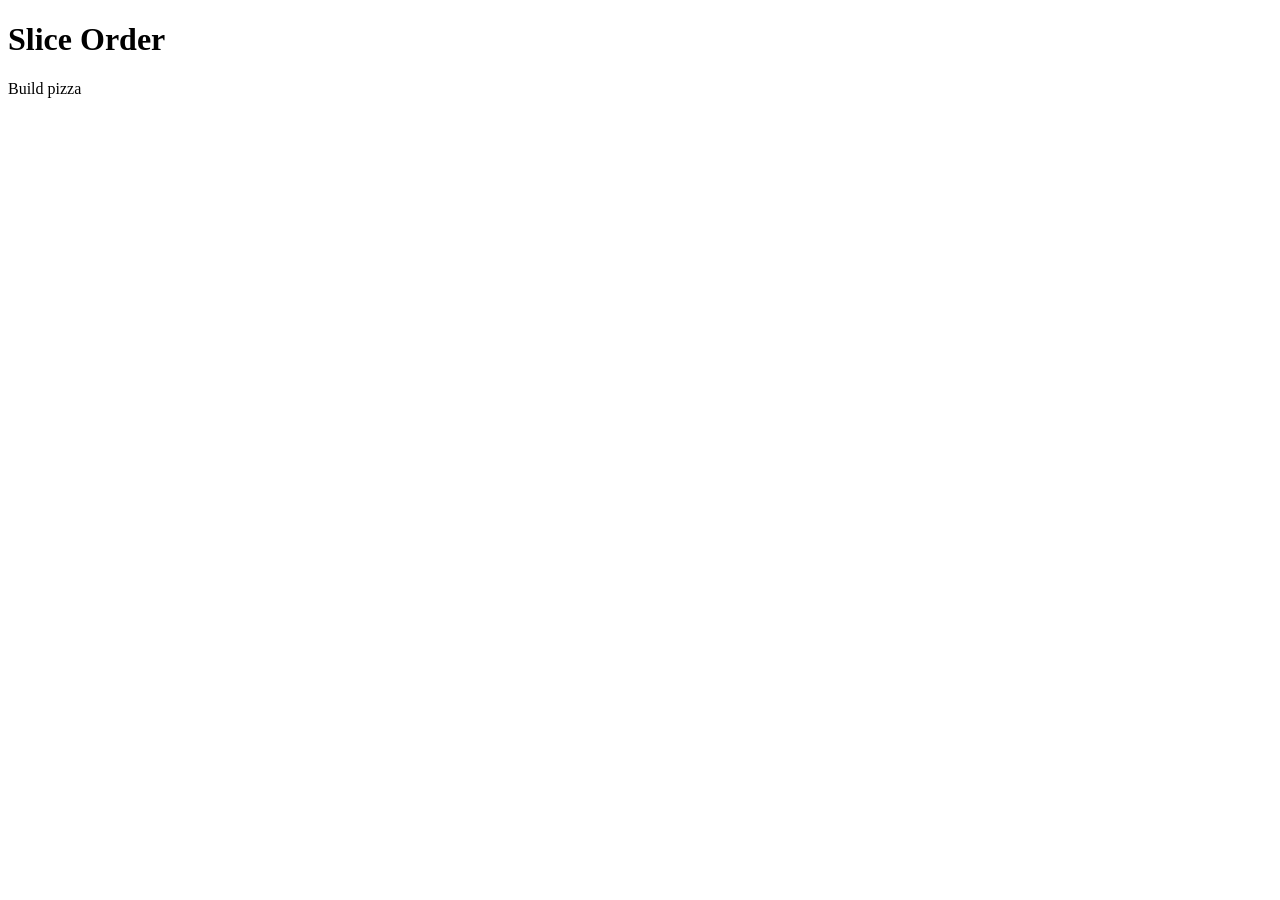
==== Assignment2/index.html @ 9971f53a "wk11 stuff and starting assignment 2 setup index form" ====
<!DOCTYPE html>
<html lang="en">
<head>
    <meta charset="UTF-8">
    <meta name="viewport" content="width=device-width, initial-scale=1.0">
    <title>Slice Order - Pizza Ordering Form</title>
    <link rel="stylesheet" href="css/style.css">
    <script src="js/script.js" defer></script>
</head>
<body>
    <header class="site-header">
        <h1>Slice Order</h1>
        <p class="tagline">Build pizza</p>
        <p id="student-info"></p>
    </header>
<main>
    <form id="order-form" novalidate>
        
    </form>
</main>
</body>
</html>
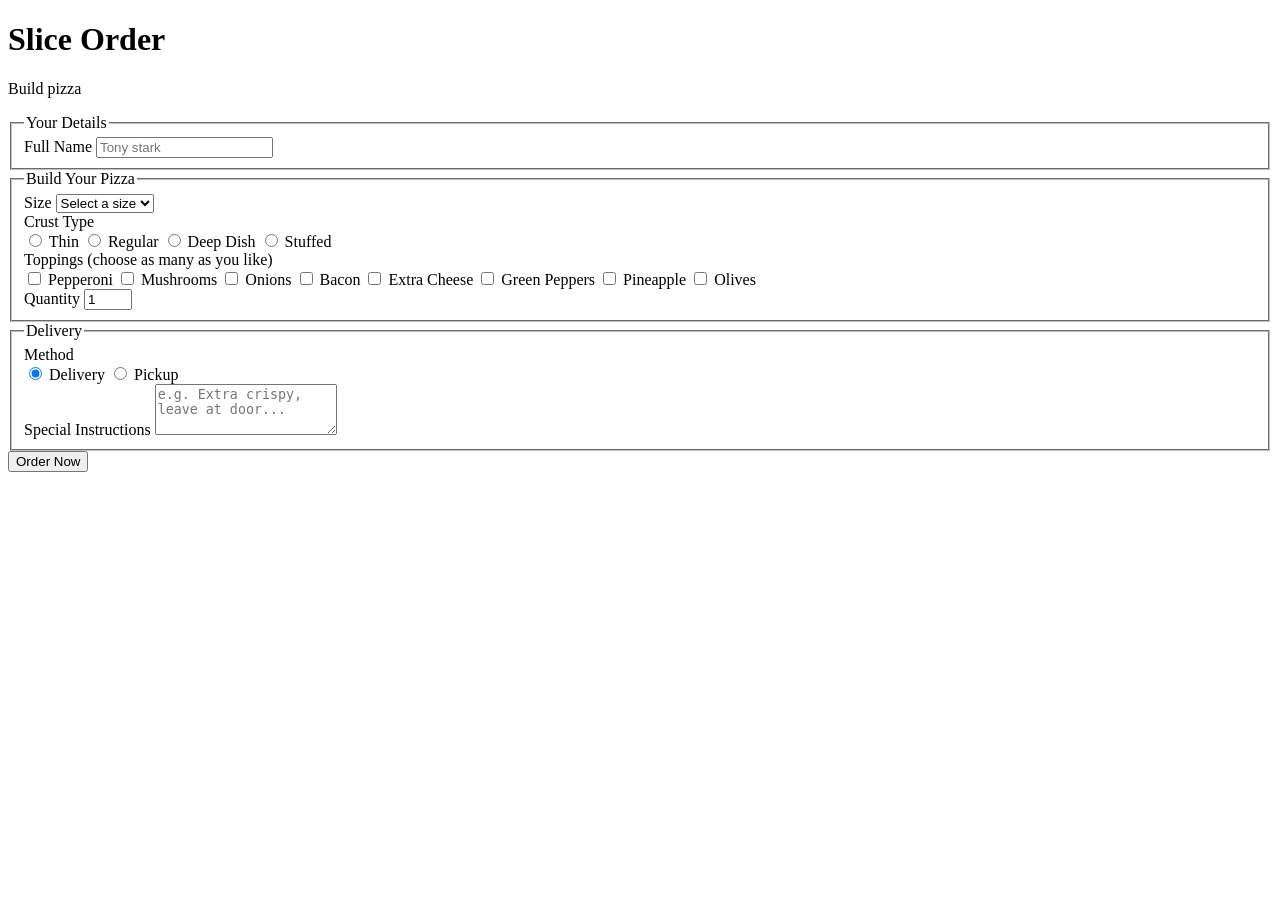
==== commit c94abe82: "finished html moving onto css" ====
--- a/Assignment2/index.html
+++ b/Assignment2/index.html
@@ -15,8 +15,88 @@
     </header>
 <main>
     <form id="order-form" novalidate>
+        <fieldset>
+            <legend>Your Details</legend>
+            
+            <div class="form-row">
+                <label for="cutomer-name">Full Name</label>
+                <input type="text" id="cutomer-name" name="cutomer-name" placeholder="Tony stark" required minlength="2">
+                <span class="error-message" id="customer-name-error"></span>
+            </div>
+        </fieldset>
         
+        <fieldset>
+            <legend>Build Your Pizza</legend>
+ 
+            <div class="form-row">
+                <label for="pizza-size">Size</label>
+                <select id="pizza-size" name="pizzaSize" required>
+                <option value="" disabled selected>Select a size</option>
+                <option value="Small">Small (10)</option>
+                <option value="Medium">Medium (12)</option>
+                <option value="Large">Large (14)</option>
+                <option value="X-Large">X-Large (16)</option>
+                </select>
+                <span class="error-message" id="pizza-size-error"></span>
+            </div>
+ 
+            <div class="form-row">
+                <span class="group-label">Crust Type</span>
+                <div class="radio-group" id="crust-group">
+                <label><input type="radio" name="crustType" value="Thin" required> Thin</label>
+                <label><input type="radio" name="crustType" value="Regular"> Regular</label>
+                <label><input type="radio" name="crustType" value="Deep Dish"> Deep Dish</label>
+                <label><input type="radio" name="crustType" value="Stuffed"> Stuffed</label>
+                </div>
+                <span class="error-message" id="crust-error"></span>
+            </div>
+ 
+            <div class="form-row">
+                <span class="group-label">Toppings (choose as many as you like)</span>
+                <div class="checkbox-group" id="toppings-group">
+                <label><input type="checkbox" name="toppings" value="Pepperoni"> Pepperoni</label>
+                <label><input type="checkbox" name="toppings" value="Mushrooms"> Mushrooms</label>
+                <label><input type="checkbox" name="toppings" value="Onions"> Onions</label>
+                <label><input type="checkbox" name="toppings" value="Bacon"> Bacon</label>
+                <label><input type="checkbox" name="toppings" value="Extra Cheese"> Extra Cheese</label>
+                <label><input type="checkbox" name="toppings" value="Green Peppers"> Green Peppers</label>
+                <label><input type="checkbox" name="toppings" value="Pineapple"> Pineapple</label>
+                <label><input type="checkbox" name="toppings" value="Olives"> Olives</label>
+                </div>
+            </div>
+ 
+            <div class="form-row">
+                <label for="quantity">Quantity</label>
+                <input type="number" id="quantity" name="quantity" min="1" max="10" value="1" required>
+                <span class="error-message" id="quantity-error"></span>
+            </div>
+        </fieldset>
+        
+        <fieldset>
+            <legend>Delivery</legend>
+ 
+            <div class="form-row">
+                <span class="group-label">Method</span>
+                <div class="radio-group">
+                <label><input type="radio" name="deliveryMethod" value="Delivery" required checked> Delivery</label>
+                <label><input type="radio" name="deliveryMethod" value="Pickup"> Pickup</label>
+                </div>
+            </div>
+ 
+            <div class="form-row">
+                <label for="instructions">Special Instructions</label>
+                <textarea id="instructions" name="instructions" rows="3" placeholder="e.g. Extra crispy, leave at door..."></textarea>
+            </div>
+        </fieldset>
+ 
+        <button type="submit" id="order-btn">Order Now</button>
     </form>
+     
+    <section id="order-result" class="order-result" hidden>
+        <h2>Order Confirmed</h2>
+        <p id="order-description"></p>
+    </section>
+
 </main>
 </body>
 </html>
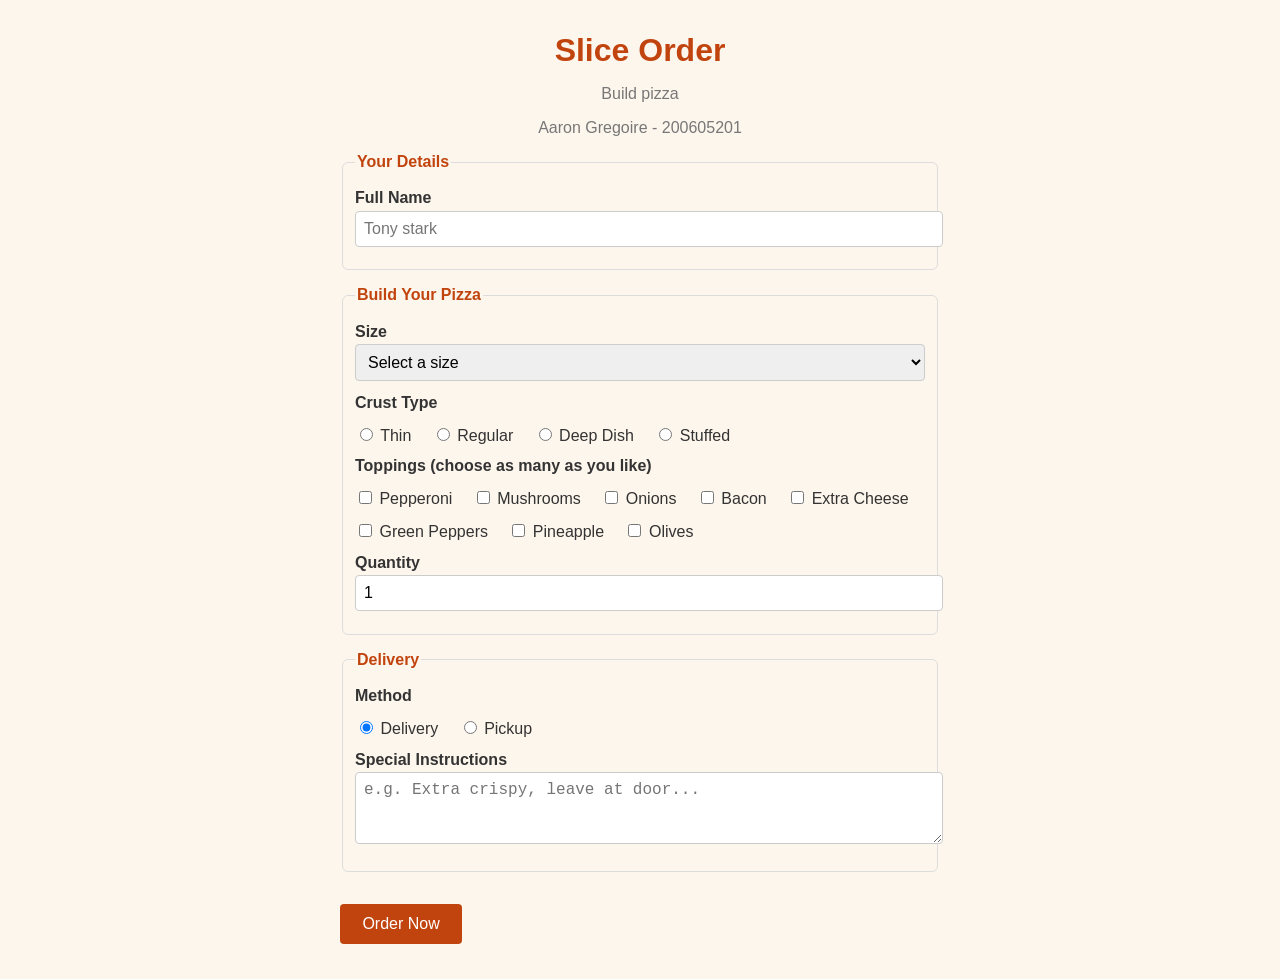
==== commit e618fa35: "fixed a type causing it not to work in the index and i fixed an issue with crustChecked not working " ====
--- a/Assignment2/index.html
+++ b/Assignment2/index.html
@@ -20,7 +20,7 @@
             
             <div class="form-row">
                 <label for="cutomer-name">Full Name</label>
-                <input type="text" id="cutomer-name" name="cutomer-name" placeholder="Tony stark" required minlength="2">
+                <input type="text" id="customer-name" name="cutomer-name" placeholder="Tony stark" required minlength="2">
                 <span class="error-message" id="customer-name-error"></span>
             </div>
         </fieldset>
--- a/Assignment2/css/style.css
+++ b/Assignment2/css/style.css
@@ -0,0 +1,97 @@
+body {
+  font-family: Arial, sans-serif;
+  background-color: #fdf6ec;
+  color: #333;
+  max-width: 600px;
+  margin: 2rem auto;
+  padding: 0 1rem;
+}
+ 
+.site-header {
+  text-align: center;
+}
+ 
+.site-header h1 {
+  color: #c1440e;
+  margin-bottom: 0.2rem;
+}
+ 
+.tagline,
+#student-info {
+  color: #777;
+}
+ 
+.form-row {
+  margin-bottom: 0.8rem;
+}
+ 
+fieldset {
+  border: 1px solid #ddd;
+  border-radius: 6px;
+  margin-bottom: 1rem;
+}
+ 
+legend {
+  font-weight: bold;
+  color: #c1440e;
+}
+ 
+label,
+.group-label {
+  display: block;
+  font-weight: bold;
+  margin-top: 0.8rem;
+}
+ 
+input[type="text"],
+input[type="number"],
+select,
+textarea {
+  width: 100%;
+  padding: 0.5rem;
+  margin-top: 0.2rem;
+  border: 1px solid #ccc;
+  border-radius: 4px;
+  font-size: 1rem;
+}
+ 
+.invalid {
+  border-color: #cc3333;
+}
+ 
+.radio-group label,
+.checkbox-group label {
+  display: inline-block;
+  font-weight: normal;
+  margin-right: 1rem;
+}
+ 
+.error-message {
+  display: block;
+  color: #cc3333;
+  font-size: 0.85rem;
+}
+ 
+button {
+  margin-top: 1rem;
+  background-color: #c1440e;
+  color: #fff;
+  border: none;
+  padding: 0.7rem 1.4rem;
+  border-radius: 4px;
+  font-size: 1rem;
+  cursor: pointer;
+}
+ 
+button:hover {
+  background-color: #a3390b;
+}
+ 
+.order-result {
+  margin-top: 1.5rem;
+  background: #e9f7ef;
+  border: 1px solid #b7e3c8;
+  border-radius: 6px;
+  padding: 1rem;
+}
+ 
